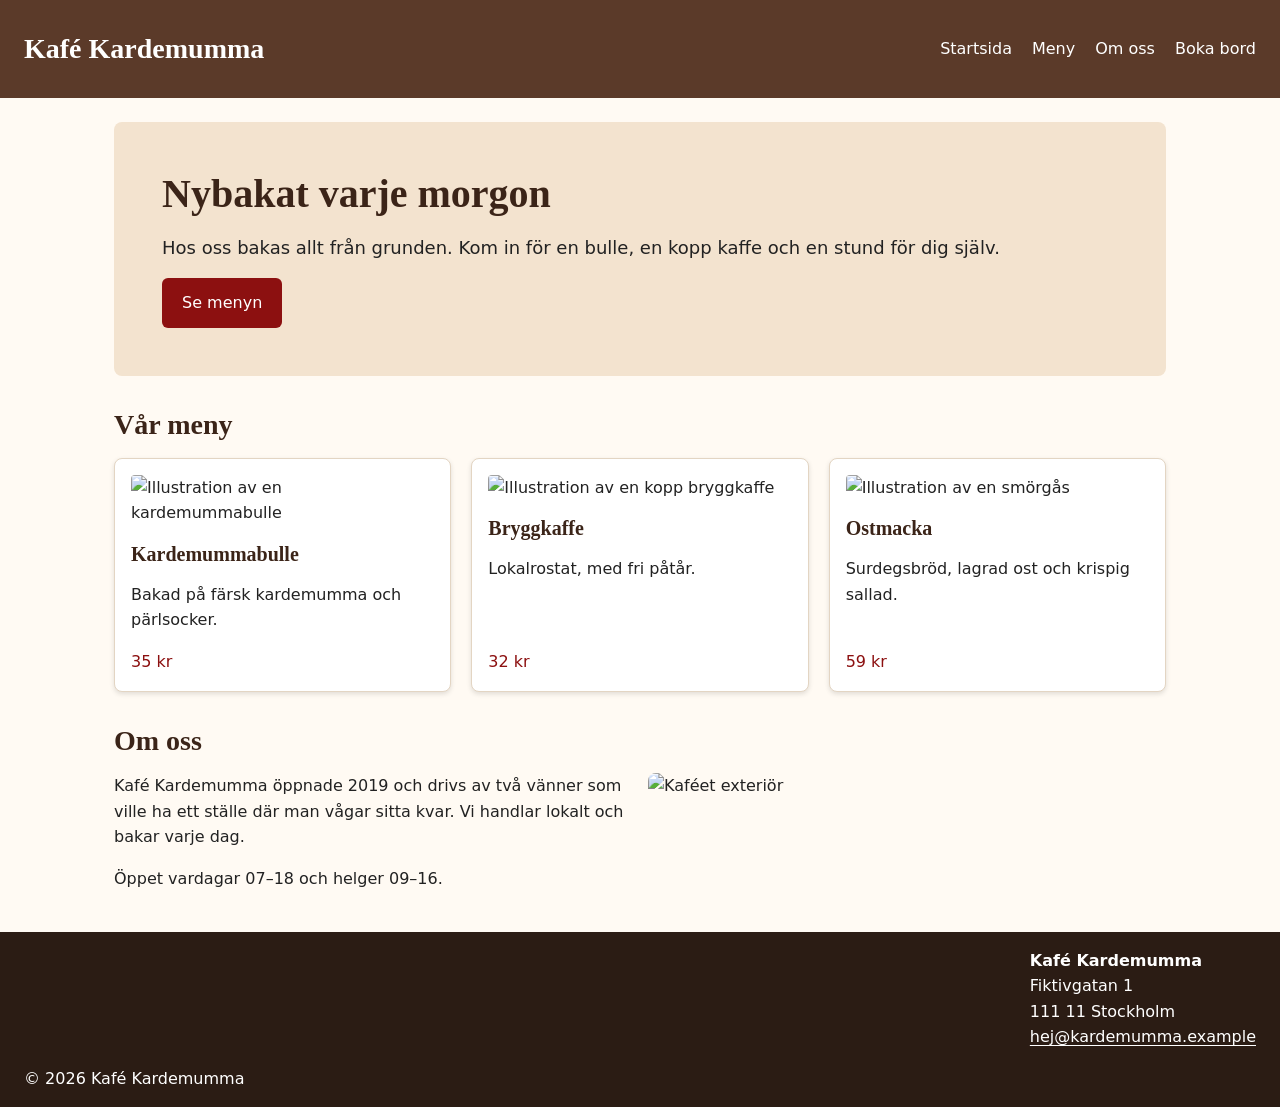
==== index.html @ 90ade47c "Kopierade och klistrade in min html/css från Dag 7." ====
<!doctype html>
<html lang="sv">
    <head>
        <meta charset="UTF-8" />
        <meta name="viewport" content="width=device-width, initial-scale=1.0" />
        <title>Kafé Kardemumma – fika i hjärtat av Stockholm</title>
        <link rel="stylesheet" href="styles.css" />
    </head>
    <body>
        <header>
            <h1>Kafé Kardemumma</h1>
            <nav aria-label="Huvudmeny">
                <ul>
                    <li>
                        <a href="index.html" aria-current="page">Startsida</a>
                    </li>
                    <li><a href="#meny">Meny</a></li>
                    <li><a href="#om-oss">Om oss</a></li>
                    <li><a href="kontakt.html">Boka bord</a></li>
                </ul>
            </nav>
        </header>
        <main>
            <section id="hero">
                <h2>Nybakat varje morgon</h2>
                <p>
                    Hos oss bakas allt från grunden. Kom in för en bulle, en
                    kopp kaffe och en stund för dig själv.
                </p>
                <a href="#meny" class="knapp">Se menyn</a>
            </section>
            <section id="meny">
                <h2>Vår meny</h2>
                <div class="meny-lista">
                    <article class="meny-item">
                        <img
                            src="images/bulle.svg"
                            alt="Illustration av en kardemummabulle"
                        />
                        <h3>Kardemummabulle</h3>
                        <p>Bakad på färsk kardemumma och pärlsocker.</p>
                        <p class="pris">35 kr</p>
                    </article>
                    <article class="meny-item">
                        <img
                            src="images/kaffe.svg"
                            alt="Illustration av en kopp bryggkaffe"
                        />
                        <h3>Bryggkaffe</h3>
                        <p>Lokalrostat, med fri påtår.</p>
                        <p class="pris">32 kr</p>
                    </article>
                    <article class="meny-item">
                        <img
                            src="images/smorgas.svg"
                            alt="Illustration av en smörgås"
                        />
                        <h3>Ostmacka</h3>
                        <p>Surdegsbröd, lagrad ost och krispig sallad.</p>
                        <p class="pris">59 kr</p>
                    </article>
                </div>
            </section>
            <section id="om-oss">
                <img src="images/kafe.svg" alt="Kaféet exteriör" />
                <h2>Om oss</h2>
                <div class="om-oss-text">
                    <p>
                        Kafé Kardemumma öppnade 2019 och drivs av två vänner som
                        ville ha ett ställe där man vågar sitta kvar. Vi handlar
                        lokalt och bakar varje dag.
                    </p>
                    <p>Öppet vardagar 07–18 och helger 09–16.</p>
                </div>
            </section>
        </main>
        <footer>
            <address>
                <p class="company-name">Kafé Kardemumma</p>
                <p>Fiktivgatan 1</p>
                <p>111 11 Stockholm</p>
                <p>
                    <a href="mailto:hej@kardemumma.example"
                        >hej@kardemumma.example</a
                    >
                </p>
            </address>
            <p class="copyright">&copy; 2026 Kafé Kardemumma</p>
        </footer>
    </body>
</html>
---- styles.css ----
/*

INNEHÅLL

1. Grundläggande inställningar
2. Semantiska element
3. Typografi
4. Länkar
5. Formulär
6. Sidfot
7. Egna klasser och ID's
8. Media query 600
9. Media query 900


*/

/***** 1. GRUNDLÄGGANDE INSTÄLLNINGAR *****/

/* Padding och border inkluderas i elementets totala storlek */
*,
*::before,
*::after {
    box-sizing: border-box;
}
/* Nollställer margin och padding på alla element */
* {
    margin: 0;
    padding: 0;
}

/***** 2. SEMANTISKA ELEMENT *****/
body {
    margin: 0;
    background-color: #fffaf3;
    color: #222222; /* Kontrast mot body background: 15.32 AAA. Kontrast mot article background: 15.91 AAA. Kontrast mot hero background: 12.65 AAA */
    font-family:
        system-ui,
        Segoe UI,
        Roboto,
        sans-serif;
    /* rem är bättre än px eftersom rem anger storleken i förhållande till rot-elementets
    storlek och är inte ett fast värde som px är. Det gör att teckenstorleken kan skalas upp
    om en användare ändrar i sin webbläsare att teckenstorleken ska öka/bli större. Det ger en
    bättre tillgänglighet. */
    line-height: 1.6;
}
header {
    background-color: #5b3a29;
    display: flex;
    justify-content: space-between;
    align-items: center;
    flex-wrap: wrap;
    gap: 0.5rem 1rem;
}
footer {
    background-color: #2b1c14;
    display: flex;
    flex-direction: column;
    gap: 1rem;
}
@media (min-width: 600px) {
    footer {
        align-items: flex-end;
    }
}
header,
footer {
    color: #ffffff; /* Kontast mot header background 10.09 AAA. Kontast mot footer background 16.42 AAA */
    padding: 16px 24px;
}

nav ul {
    list-style: none;
    margin: 0;
    padding: 0;
    display: flex;
    gap: 20px;
}

nav a {
    color: #ffffff; /* Kontast mot header background 10.09 AAA. */
    text-decoration: none;
}
nav a:hover {
    color: #ffffff; /* Kontast mot header background 10.09 AAA. */
    text-decoration: underline;
    text-decoration-thickness: 2px;
}

img {
    max-width: 100%;
    height: auto;
}

main {
    max-width: 1100px;
    padding: 24px;
    /* Sätter top/bottom margin till 0 och vänster/höger margin till auto.
    auto gör att elementet får sitt värde automatiskt (lika mycket till vänster som till höger) baserat på förälderns bredd.
    Effekten blir att elementet centreras horisontellt. */
    margin: 0 auto;
}

section:not(:first-child) {
    margin-top: 2rem;
}

article {
    background-color: #ffffff;
    border: 1px solid #e3d5c3;
    border-radius: 8px;
    padding: 16px;
    box-shadow: 0px 2px 5px 0px rgba(0, 0, 0, 0.12);
    display: flex;
    flex-direction: column;
    justify-content: center;
    /* Steg 5 Experimentera
    JUSTIFY CONTENT
    justify-content: center;
    justify-content: flex-end;
    justify-content: space-around;
    Det blir ingen skillnad. Jag måste göra föräldren .meny-lista till en flexbehållare för att justify-content ska kunna påverka article-elementet.)

    ALIGN-ITEMS
    align-items: center (det gör att texten i article blir centrerad)
    align-items: flex-end (det gör att texten i article blir högerjusterad)
    */
}
/* Boxmodellen för en article, från vänster till höger (horisontellt):

margin 0 | border 1 | padding 16 | content 1034 | padding 16 | border 1 | margin 0

*/
article img {
    border-radius: 4px;
}

/***** 3. TYPOGRAFI *****/
h1,
h2,
h3 {
    font-family: Georgia, serif;
    line-height: 1.2;
}
h1,
h2 {
    font-size: 1.75rem;
}
h3 {
    font-size: 1.25rem;
}
h2,
h3 {
    margin-top: 1rem;
}
main h1,
main h2,
main h3 {
    color: #3b2418; /* Kontrast mot article background: 14.47 AAA */
}

p {
    margin-top: 1rem;
}

/***** 4. LÄNKAR *****/
a {
    color: #8c1010; /* Kontrast mot article background: 9.56 AAA.  Kontrast mot body background: 9.20 AAA. Kontrast mot hero background: 7.60 AAA */
    text-underline-offset: 3px;
}
a:hover {
    color: #5e0a0a; /* Kontrast mot article background: 13.78 AAA.  Kontrast mot body background: 13.27 AAA. Kontrast mot hero background: 10.96 AAA */
    text-decoration-thickness: 2px;
}
a:focus-visible {
    outline: 3px solid #1a73e8;
    outline-offset: 2px;
}

/***** 5. FORMULÄR *****/
input[type='text'],
input[type='email'],
input[type='tel'],
input[type='date'],
input[type='number'],
select,
textarea {
    width: 100%;
    max-width: 28rem;
    padding: 10px 12px;
    border: 2px solid #8a7a6a;
    border-radius: 6px;
    font: inherit;
}
label {
    font-weight: 700;
    display: block;
    margin-top: 1rem;
}
fieldset {
    margin-top: 2rem;
    padding: 1.5rem;
    border: 2px solid #8a7a6a;
    border-radius: 8px;
    max-width: 28rem;
}
fieldset legend {
    font-weight: 700;
    padding: 0 1rem;
}

.checkbox-group {
    display: flex;
    align-items: center;
    gap: 0.5rem;
    margin-bottom: 0.5rem;
}
.checkbox-group label {
    margin-top: 0;
}

/***** 6. SIDFOT *****/
footer address p {
    margin-top: 0;
    font-style: normal;
}
footer a {
    color: #ffffff; /* Kontrast mot footer background: 16.42 AAA */
}
footer a:hover {
    color: #ffffff; /* Kontrast mot footer background: 16.42 AAA */
}

/***** 7. EGNA KLASSER och ID:s *****/
#hero {
    background-color: #f3e3cf;
    padding: 1rem;
    border-radius: 8px;
    font-family: system-ui;
}
#hero h2 {
    margin-top: 0;
}

#hero p {
    font-size: 1.125rem;
    line-height: 1.6;
}
/* Använda clamp för att ge rubriken i hero en responsiv storlek */
#hero h2 {
    font-size: clamp(1.75rem, 1.25vw + 1.5rem, 2.5rem);
}

.knapp,
input[type='submit'] {
    display: inline-block;
    color: #ffffff; /* Kontrast mot background: 9.56 AAA */
    background-color: #8c1010;
    padding: 12px 20px;
    margin-top: 1rem;
    border-radius: 6px;
    text-decoration: none;
    border: none;
    cursor: pointer;
}
.knapp:hover,
input[type='submit']:hover {
    color: #ffffff; /* Kontrast mot hover background: 12.11 AAA */
    background-color: #6f0c0c;
}
.knapp:active,
input[type='submit']:active {
    transform: scale(0.97);
}
/* Jag lägger inte in en :focus-visible på knapp-klassen eftersom den redan får den stilen från a-elementet */

.meny-lista {
    margin-top: 1rem;
    /* Gör meny-listan till en flexbehållare så att article .meny-item ligger på en rad på större skärmar.
    Detta gör att nu kan man även se att priset justeras mot artikelns botten. */
    /* display: flex;
    flex-wrap: wrap;
    gap: 0.5rem 1rem; */

    /* Skapa en grid */
    display: grid;
    grid-template-columns: repeat(auto-fit, minmax(240px, 1fr));
    gap: 20px;
}

.meny-item {
    /* flex: 1 1 240px; */
    transition:
        scale 300ms ease-in-out,
        box-shadow 300ms ease-in-out,
        border-color 300ms ease-in-out;
}
.meny-item:hover {
    scale: 1.03;
    box-shadow:
        0px 2px 20px 0px rgba(0, 0, 0, 0.12),
        inset 0 0 0 1px #5b3a29;
}

/* Motivering av valet mellan Flexbox och Grid:
    Eftersom rubriken ska täcka båda kolumnerna,
    texten ska ligga i den vänstra kolumen,
    och bilden i den högra kolumnen,
    passar det bra att använda grid eftersom det går att styra
    placeringen i två dimensioner (horisontellt och vertikalt).
*/
#om-oss img {
    border-radius: 8px;
}

.pris {
    color: #8c1010; /* Kontrast mot article background: 9.56 AAA */
    margin-top: auto;
    padding-top: 1rem;
}
.hjalp-text {
    color: #666666; /* Kontrast mot body background: 5.53 AA */
    font-size: 0.875rem;
    margin-top: 0.25rem;
}
.samtycke {
    margin-top: 1rem;
}
.company-name {
    font-weight: 700;
}
.copyright {
    margin-top: 0;
    align-self: flex-start;
}

/***** 8. MEDIA QUERY 600 *****/
@media (min-width: 600px) {
    /* Större rubrik i Hero */
    /*
    #hero h2 {
        font-size: 2.125rem;
    }
    */

    /* Mer padding i hero */
    #hero {
        padding: 2rem;
    }

    /* Sista meny-item ska sträcka sig över två kolumner */
    .meny-item:last-child {
        grid-column: span 2;
    }
}

/***** MEDIA QUERY 900 *****/
@media (min-width: 900px) {
    /* Om oss i två kolumner */
    #om-oss {
        display: grid;
        grid-template-columns: 1fr 1fr;
        gap: 1rem;
    }
    #om-oss h2 {
        grid-column: 1 / -1;
    }
    #om-oss p {
        grid-column: 1;
    }
    #om-oss img {
        grid-column: 2;
        grid-row: 2 / span 2;
    }
    /* Gruppera texten i en container så att textstyckena hamnar i samma rad */
    #om-oss .om-oss-text {
        grid-column: 1;
        grid-row: 2;
    }
    /* Ta bort padding-top för att linjera texten bildens överkant */
    #om-oss p:first-of-type,
    #om-oss h2 {
        margin-top: 0;
    }

    /* Återställ sista meny-item */
    .meny-item:last-child {
        grid-column: span 1;
    }

    /* Mer padding i hero */
    #hero {
        padding: 3rem;
    }

    /* Jag gör inte sidhuvudet bredare, men jag lägger till mer padding ovanför och nedanför
    så att sidhuvudet blir lite högre. */
    header {
        padding: 2rem 1.5rem;
    }
}
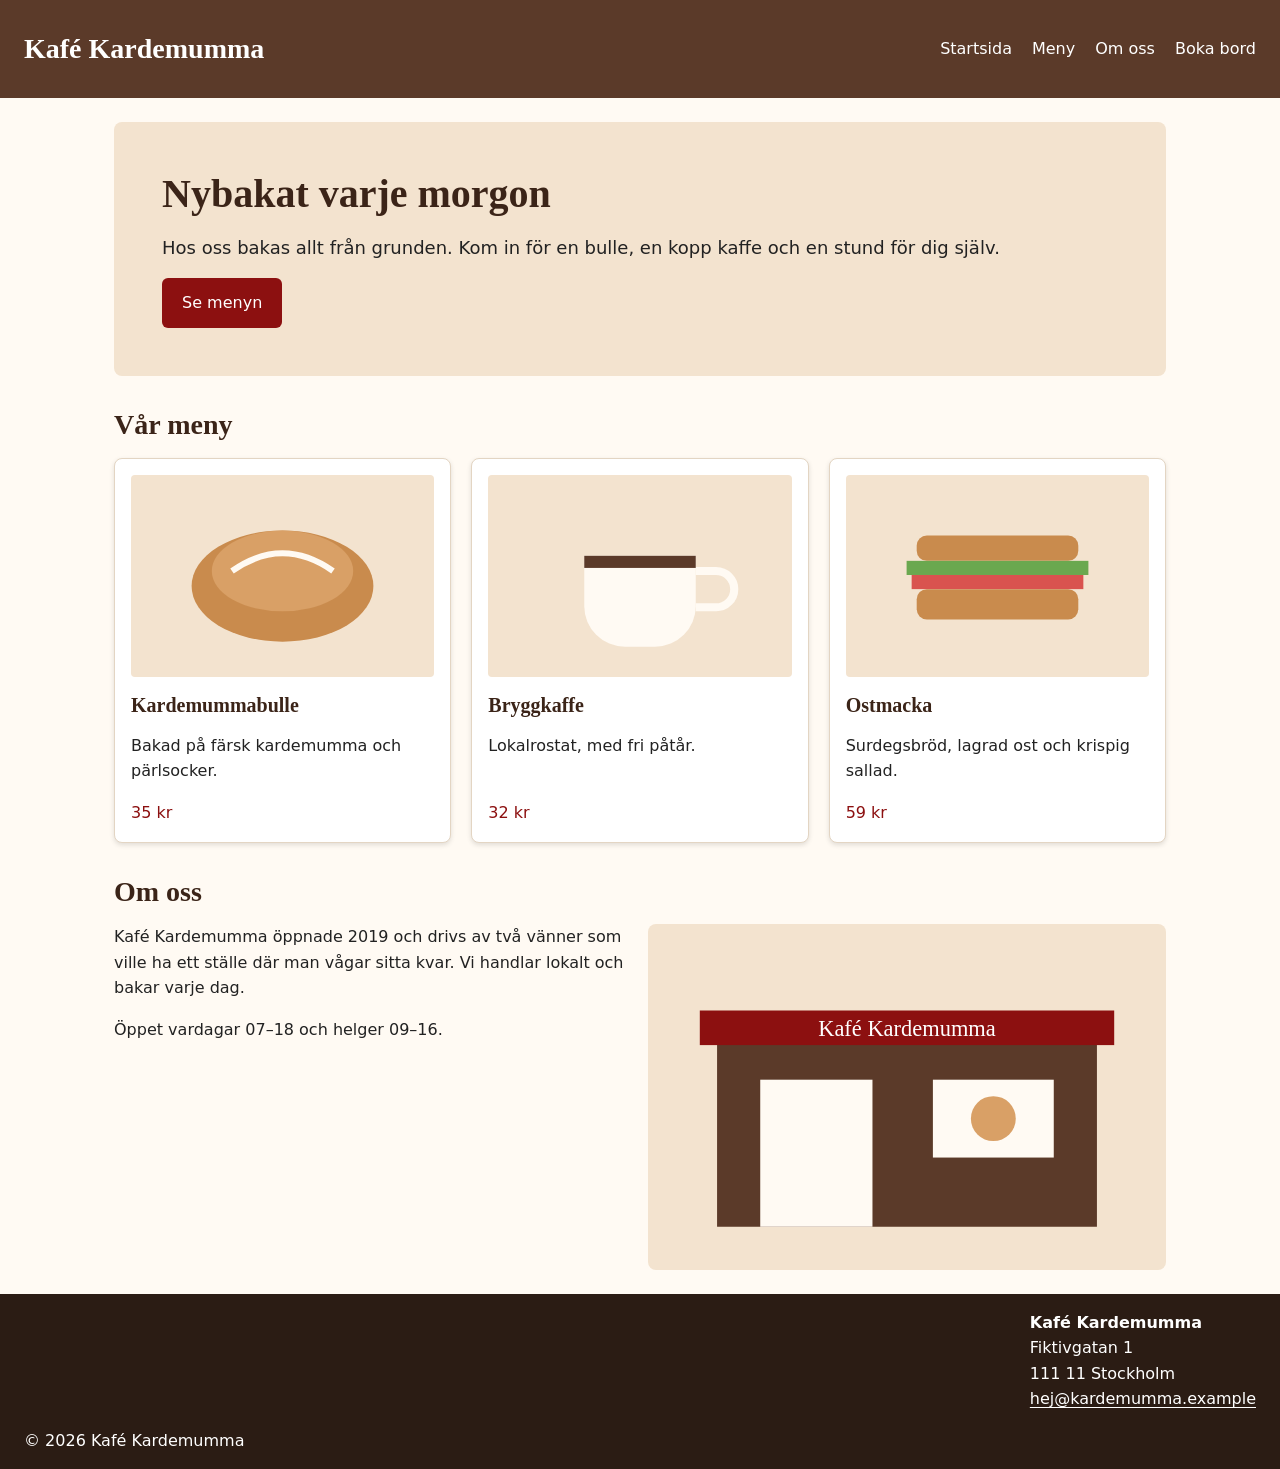
==== commit fdcc99fd: "Skapade mappen assets och css. Flyttade mappen mappen images till assets/ och styles.css till assets" ====
--- a/index.html
+++ b/index.html
@@ -4,7 +4,7 @@
         <meta charset="UTF-8" />
         <meta name="viewport" content="width=device-width, initial-scale=1.0" />
         <title>Kafé Kardemumma – fika i hjärtat av Stockholm</title>
-        <link rel="stylesheet" href="styles.css" />
+        <link rel="stylesheet" href="assets/css/styles.css" />
     </head>
     <body>
         <header>
@@ -34,7 +34,7 @@
                 <div class="meny-lista">
                     <article class="meny-item">
                         <img
-                            src="images/bulle.svg"
+                            src="assets/images/bulle.svg"
                             alt="Illustration av en kardemummabulle"
                         />
                         <h3>Kardemummabulle</h3>
@@ -43,7 +43,7 @@
                     </article>
                     <article class="meny-item">
                         <img
-                            src="images/kaffe.svg"
+                            src="assets/images/kaffe.svg"
                             alt="Illustration av en kopp bryggkaffe"
                         />
                         <h3>Bryggkaffe</h3>
@@ -52,7 +52,7 @@
                     </article>
                     <article class="meny-item">
                         <img
-                            src="images/smorgas.svg"
+                            src="assets/images/smorgas.svg"
                             alt="Illustration av en smörgås"
                         />
                         <h3>Ostmacka</h3>
@@ -62,7 +62,7 @@
                 </div>
             </section>
             <section id="om-oss">
-                <img src="images/kafe.svg" alt="Kaféet exteriör" />
+                <img src="assets/images/kafe.svg" alt="Kaféet exteriör" />
                 <h2>Om oss</h2>
                 <div class="om-oss-text">
                     <p>
--- a/assets/css/styles.css
+++ b/assets/css/styles.css
@@ -0,0 +1,402 @@
+/*
+
+INNEHÅLL
+
+1. Grundläggande inställningar
+2. Semantiska element
+3. Typografi
+4. Länkar
+5. Formulär
+6. Sidfot
+7. Egna klasser och ID's
+8. Media query 600
+9. Media query 900
+
+
+*/
+
+/***** 1. GRUNDLÄGGANDE INSTÄLLNINGAR *****/
+
+/* Padding och border inkluderas i elementets totala storlek */
+*,
+*::before,
+*::after {
+    box-sizing: border-box;
+}
+/* Nollställer margin och padding på alla element */
+* {
+    margin: 0;
+    padding: 0;
+}
+
+/***** 2. SEMANTISKA ELEMENT *****/
+body {
+    margin: 0;
+    background-color: #fffaf3;
+    color: #222222; /* Kontrast mot body background: 15.32 AAA. Kontrast mot article background: 15.91 AAA. Kontrast mot hero background: 12.65 AAA */
+    font-family:
+        system-ui,
+        Segoe UI,
+        Roboto,
+        sans-serif;
+    /* rem är bättre än px eftersom rem anger storleken i förhållande till rot-elementets
+    storlek och är inte ett fast värde som px är. Det gör att teckenstorleken kan skalas upp
+    om en användare ändrar i sin webbläsare att teckenstorleken ska öka/bli större. Det ger en
+    bättre tillgänglighet. */
+    line-height: 1.6;
+}
+header {
+    background-color: #5b3a29;
+    display: flex;
+    justify-content: space-between;
+    align-items: center;
+    flex-wrap: wrap;
+    gap: 0.5rem 1rem;
+}
+footer {
+    background-color: #2b1c14;
+    display: flex;
+    flex-direction: column;
+    gap: 1rem;
+}
+@media (min-width: 600px) {
+    footer {
+        align-items: flex-end;
+    }
+}
+header,
+footer {
+    color: #ffffff; /* Kontast mot header background 10.09 AAA. Kontast mot footer background 16.42 AAA */
+    padding: 16px 24px;
+}
+
+nav ul {
+    list-style: none;
+    margin: 0;
+    padding: 0;
+    display: flex;
+    gap: 20px;
+}
+
+nav a {
+    color: #ffffff; /* Kontast mot header background 10.09 AAA. */
+    text-decoration: none;
+}
+nav a:hover {
+    color: #ffffff; /* Kontast mot header background 10.09 AAA. */
+    text-decoration: underline;
+    text-decoration-thickness: 2px;
+}
+
+img {
+    max-width: 100%;
+    height: auto;
+}
+
+main {
+    max-width: 1100px;
+    padding: 24px;
+    /* Sätter top/bottom margin till 0 och vänster/höger margin till auto.
+    auto gör att elementet får sitt värde automatiskt (lika mycket till vänster som till höger) baserat på förälderns bredd.
+    Effekten blir att elementet centreras horisontellt. */
+    margin: 0 auto;
+}
+
+section:not(:first-child) {
+    margin-top: 2rem;
+}
+
+article {
+    background-color: #ffffff;
+    border: 1px solid #e3d5c3;
+    border-radius: 8px;
+    padding: 16px;
+    box-shadow: 0px 2px 5px 0px rgba(0, 0, 0, 0.12);
+    display: flex;
+    flex-direction: column;
+    justify-content: center;
+    /* Steg 5 Experimentera
+    JUSTIFY CONTENT
+    justify-content: center;
+    justify-content: flex-end;
+    justify-content: space-around;
+    Det blir ingen skillnad. Jag måste göra föräldren .meny-lista till en flexbehållare för att justify-content ska kunna påverka article-elementet.)
+
+    ALIGN-ITEMS
+    align-items: center (det gör att texten i article blir centrerad)
+    align-items: flex-end (det gör att texten i article blir högerjusterad)
+    */
+}
+/* Boxmodellen för en article, från vänster till höger (horisontellt):
+
+margin 0 | border 1 | padding 16 | content 1034 | padding 16 | border 1 | margin 0
+
+*/
+article img {
+    border-radius: 4px;
+}
+
+/***** 3. TYPOGRAFI *****/
+h1,
+h2,
+h3 {
+    font-family: Georgia, serif;
+    line-height: 1.2;
+}
+h1,
+h2 {
+    font-size: 1.75rem;
+}
+h3 {
+    font-size: 1.25rem;
+}
+h2,
+h3 {
+    margin-top: 1rem;
+}
+main h1,
+main h2,
+main h3 {
+    color: #3b2418; /* Kontrast mot article background: 14.47 AAA */
+}
+
+p {
+    margin-top: 1rem;
+}
+
+/***** 4. LÄNKAR *****/
+a {
+    color: #8c1010; /* Kontrast mot article background: 9.56 AAA.  Kontrast mot body background: 9.20 AAA. Kontrast mot hero background: 7.60 AAA */
+    text-underline-offset: 3px;
+}
+a:hover {
+    color: #5e0a0a; /* Kontrast mot article background: 13.78 AAA.  Kontrast mot body background: 13.27 AAA. Kontrast mot hero background: 10.96 AAA */
+    text-decoration-thickness: 2px;
+}
+a:focus-visible {
+    outline: 3px solid #1a73e8;
+    outline-offset: 2px;
+}
+
+/***** 5. FORMULÄR *****/
+input[type='text'],
+input[type='email'],
+input[type='tel'],
+input[type='date'],
+input[type='number'],
+select,
+textarea {
+    width: 100%;
+    max-width: 28rem;
+    padding: 10px 12px;
+    border: 2px solid #8a7a6a;
+    border-radius: 6px;
+    font: inherit;
+}
+label {
+    font-weight: 700;
+    display: block;
+    margin-top: 1rem;
+}
+fieldset {
+    margin-top: 2rem;
+    padding: 1.5rem;
+    border: 2px solid #8a7a6a;
+    border-radius: 8px;
+    max-width: 28rem;
+}
+fieldset legend {
+    font-weight: 700;
+    padding: 0 1rem;
+}
+
+.checkbox-group {
+    display: flex;
+    align-items: center;
+    gap: 0.5rem;
+    margin-bottom: 0.5rem;
+}
+.checkbox-group label {
+    margin-top: 0;
+}
+
+/***** 6. SIDFOT *****/
+footer address p {
+    margin-top: 0;
+    font-style: normal;
+}
+footer a {
+    color: #ffffff; /* Kontrast mot footer background: 16.42 AAA */
+}
+footer a:hover {
+    color: #ffffff; /* Kontrast mot footer background: 16.42 AAA */
+}
+
+/***** 7. EGNA KLASSER och ID:s *****/
+#hero {
+    background-color: #f3e3cf;
+    padding: 1rem;
+    border-radius: 8px;
+    font-family: system-ui;
+}
+#hero h2 {
+    margin-top: 0;
+}
+
+#hero p {
+    font-size: 1.125rem;
+    line-height: 1.6;
+}
+/* Använda clamp för att ge rubriken i hero en responsiv storlek */
+#hero h2 {
+    font-size: clamp(1.75rem, 1.25vw + 1.5rem, 2.5rem);
+}
+
+.knapp,
+input[type='submit'] {
+    display: inline-block;
+    color: #ffffff; /* Kontrast mot background: 9.56 AAA */
+    background-color: #8c1010;
+    padding: 12px 20px;
+    margin-top: 1rem;
+    border-radius: 6px;
+    text-decoration: none;
+    border: none;
+    cursor: pointer;
+}
+.knapp:hover,
+input[type='submit']:hover {
+    color: #ffffff; /* Kontrast mot hover background: 12.11 AAA */
+    background-color: #6f0c0c;
+}
+.knapp:active,
+input[type='submit']:active {
+    transform: scale(0.97);
+}
+/* Jag lägger inte in en :focus-visible på knapp-klassen eftersom den redan får den stilen från a-elementet */
+
+.meny-lista {
+    margin-top: 1rem;
+    /* Gör meny-listan till en flexbehållare så att article .meny-item ligger på en rad på större skärmar.
+    Detta gör att nu kan man även se att priset justeras mot artikelns botten. */
+    /* display: flex;
+    flex-wrap: wrap;
+    gap: 0.5rem 1rem; */
+
+    /* Skapa en grid */
+    display: grid;
+    grid-template-columns: repeat(auto-fit, minmax(240px, 1fr));
+    gap: 20px;
+}
+
+.meny-item {
+    /* flex: 1 1 240px; */
+    transition:
+        scale 300ms ease-in-out,
+        box-shadow 300ms ease-in-out,
+        border-color 300ms ease-in-out;
+}
+.meny-item:hover {
+    scale: 1.03;
+    box-shadow:
+        0px 2px 20px 0px rgba(0, 0, 0, 0.12),
+        inset 0 0 0 1px #5b3a29;
+}
+
+/* Motivering av valet mellan Flexbox och Grid:
+    Eftersom rubriken ska täcka båda kolumnerna,
+    texten ska ligga i den vänstra kolumen,
+    och bilden i den högra kolumnen,
+    passar det bra att använda grid eftersom det går att styra
+    placeringen i två dimensioner (horisontellt och vertikalt).
+*/
+#om-oss img {
+    border-radius: 8px;
+}
+
+.pris {
+    color: #8c1010; /* Kontrast mot article background: 9.56 AAA */
+    margin-top: auto;
+    padding-top: 1rem;
+}
+.hjalp-text {
+    color: #666666; /* Kontrast mot body background: 5.53 AA */
+    font-size: 0.875rem;
+    margin-top: 0.25rem;
+}
+.samtycke {
+    margin-top: 1rem;
+}
+.company-name {
+    font-weight: 700;
+}
+.copyright {
+    margin-top: 0;
+    align-self: flex-start;
+}
+
+/***** 8. MEDIA QUERY 600 *****/
+@media (min-width: 600px) {
+    /* Större rubrik i Hero */
+    /*
+    #hero h2 {
+        font-size: 2.125rem;
+    }
+    */
+
+    /* Mer padding i hero */
+    #hero {
+        padding: 2rem;
+    }
+
+    /* Sista meny-item ska sträcka sig över två kolumner */
+    .meny-item:last-child {
+        grid-column: span 2;
+    }
+}
+
+/***** MEDIA QUERY 900 *****/
+@media (min-width: 900px) {
+    /* Om oss i två kolumner */
+    #om-oss {
+        display: grid;
+        grid-template-columns: 1fr 1fr;
+        gap: 1rem;
+    }
+    #om-oss h2 {
+        grid-column: 1 / -1;
+    }
+    #om-oss p {
+        grid-column: 1;
+    }
+    #om-oss img {
+        grid-column: 2;
+        grid-row: 2 / span 2;
+    }
+    /* Gruppera texten i en container så att textstyckena hamnar i samma rad */
+    #om-oss .om-oss-text {
+        grid-column: 1;
+        grid-row: 2;
+    }
+    /* Ta bort padding-top för att linjera texten bildens överkant */
+    #om-oss p:first-of-type,
+    #om-oss h2 {
+        margin-top: 0;
+    }
+
+    /* Återställ sista meny-item */
+    .meny-item:last-child {
+        grid-column: span 1;
+    }
+
+    /* Mer padding i hero */
+    #hero {
+        padding: 3rem;
+    }
+
+    /* Jag gör inte sidhuvudet bredare, men jag lägger till mer padding ovanför och nedanför
+    så att sidhuvudet blir lite högre. */
+    header {
+        padding: 2rem 1.5rem;
+    }
+}
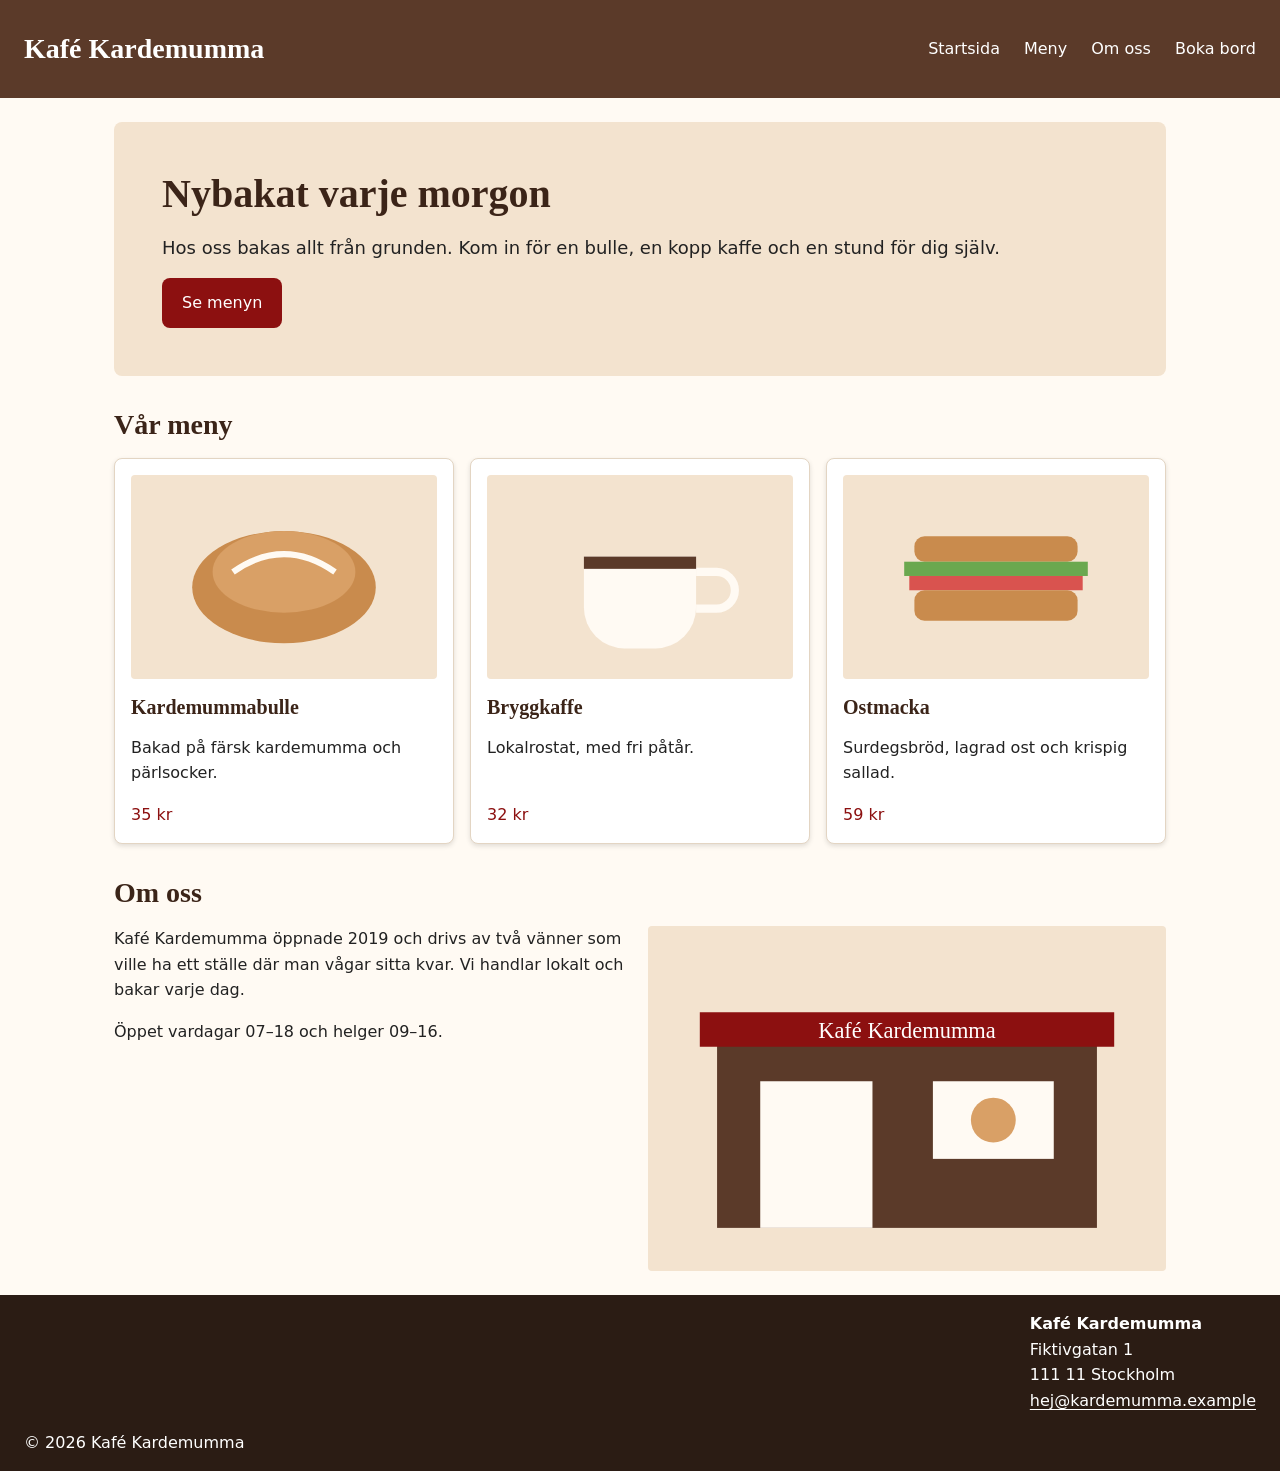
==== commit 9c1b7959: "Skapat variablar i variables.css. Länkat variables.css i index.html och kontakt.html. Ersatt hårdkod" ====
--- a/index.html
+++ b/index.html
@@ -4,6 +4,7 @@
         <meta charset="UTF-8" />
         <meta name="viewport" content="width=device-width, initial-scale=1.0" />
         <title>Kafé Kardemumma – fika i hjärtat av Stockholm</title>
+        <link rel="stylesheet" href="assets/css/variables.css" />
         <link rel="stylesheet" href="assets/css/styles.css" />
     </head>
     <body>
--- a/assets/css/variables.css
+++ b/assets/css/variables.css
@@ -0,0 +1,78 @@
+:root {
+    /* Primitives */
+    --color-black: #222222;
+    --color-white: #ffffff;
+    --color-primary-100: #fffaf3;
+    --color-primary-200: #f3e3cf;
+    --color-primary-300: #e3d5c3;
+    --color-primary-500: #5b3a29;
+    --color-primary-700: #3b2418;
+    --color-primary-800: #2b1c14;
+    --color-secondary-500: #8c1010;
+    --color-secondary-700: #6f0c0c;
+    --color-secondary-800: #5e0a0a;
+    --color-gray: #8a7a6a;
+    --color-blue: #1a73e8;
+    --shadow: 0px 2px 5px 0px rgba(0, 0, 0, 0.12);
+    --shadow-active:
+        0px 2px 20px 0px rgba(0, 0, 0, 0.12),
+        inset 0 0 0 1px var(--color-primary-500);
+
+    --space-1: 4px;
+    --space-2: 8px;
+    --space-3: 16px;
+    --space-4: 24px;
+    --space-5: 32px;
+    --space-6: 48px;
+
+    --font-sans-serif: system-ui, Segoe UI, Roboto, sans-serif;
+    --font-serif: Georgia, serif;
+
+    /* Semantic tokens */
+    --color-background: var(--color-primary-100);
+    --color-text: var(--color-black);
+
+    --color-heading: var(--color-primary-700);
+    --color-text-caption: var(--color-gray);
+    --color-text-price: var(--color-secondary-500);
+
+    --color-surface: var(--color-primary-200);
+    --color-border: var(--color-primary-300);
+
+    --color-background-card: var(--color-white);
+    --color-border-card: var(--color-primary-300);
+    --shadow-card: var(--shadow);
+    --shadow-card-hover: var(--shadow-active);
+
+    --color-background-button: var(--color-secondary-500);
+    --color-background-button-hover: var(--color-secondary-700);
+    --color-text-button: var(--color-white);
+
+    --color-background-header: var(--color-primary-500);
+    --color-background-footer: var(--color-primary-800);
+    --color-text-header: var(--color-white);
+    --color-text-footer: var(--color-white);
+
+    --color-nav-link: var(--color-white);
+    --color-nav-link-hover: var(--color-white);
+    --color-link: var(--color-primary-500);
+    --color-link-hover: var(--color-primary-800);
+
+    --color-outline: var(--color-blue);
+
+    --space-xsmall: var(--space-1);
+    --space-small: var(--space-2);
+    --space-normal: var(--space-3);
+    --space-medium: var(--space-4);
+    --space-large: var(--space-5);
+    --space-xlarge: var(--space-6);
+
+    --radius-card: var(--space-2);
+    --radius-image: var(--space-1);
+    --radius-button: var(--space-2);
+
+    --font-body: var(--font-sans-serif);
+    --font-heading: var(--font-serif);
+
+    --color-border-form: var(--color-gray);
+}
--- a/assets/css/styles.css
+++ b/assets/css/styles.css
@@ -32,13 +32,11 @@
 /***** 2. SEMANTISKA ELEMENT *****/
 body {
     margin: 0;
-    background-color: #fffaf3;
-    color: #222222; /* Kontrast mot body background: 15.32 AAA. Kontrast mot article background: 15.91 AAA. Kontrast mot hero background: 12.65 AAA */
-    font-family:
-        system-ui,
-        Segoe UI,
-        Roboto,
-        sans-serif;
+    background-color: var(--color-background);
+    color: var(
+        --color-text
+    ); /* Kontrast mot body background: 15.32 AAA. Kontrast mot article background: 15.91 AAA. Kontrast mot hero background: 12.65 AAA */
+    font-family: var(--font-body);
     /* rem är bättre än px eftersom rem anger storleken i förhållande till rot-elementets
     storlek och är inte ett fast värde som px är. Det gör att teckenstorleken kan skalas upp
     om en användare ändrar i sin webbläsare att teckenstorleken ska öka/bli större. Det ger en
@@ -46,18 +44,18 @@
     line-height: 1.6;
 }
 header {
-    background-color: #5b3a29;
+    background-color: var(--color-background-header);
     display: flex;
     justify-content: space-between;
     align-items: center;
     flex-wrap: wrap;
-    gap: 0.5rem 1rem;
+    gap: var(--space-small) var(--space-normal);
 }
 footer {
-    background-color: #2b1c14;
+    background-color: var(--color-background-footer);
     display: flex;
     flex-direction: column;
-    gap: 1rem;
+    gap: var(--space-normal);
 }
 @media (min-width: 600px) {
     footer {
@@ -66,8 +64,10 @@
 }
 header,
 footer {
-    color: #ffffff; /* Kontast mot header background 10.09 AAA. Kontast mot footer background 16.42 AAA */
-    padding: 16px 24px;
+    color: var(
+        --color-text-header
+    ); /* Kontast mot header background 10.09 AAA. Kontast mot footer background 16.42 AAA */
+    padding: var(--space-normal) var(--space-medium);
 }
 
 nav ul {
@@ -75,15 +75,17 @@
     margin: 0;
     padding: 0;
     display: flex;
-    gap: 20px;
+    gap: var(--space-medium);
 }
 
 nav a {
-    color: #ffffff; /* Kontast mot header background 10.09 AAA. */
+    color: var(--color-nav-link); /* Kontast mot header background 10.09 AAA. */
     text-decoration: none;
 }
 nav a:hover {
-    color: #ffffff; /* Kontast mot header background 10.09 AAA. */
+    color: var(
+        --color-nav-link-hover
+    ); /* Kontast mot header background 10.09 AAA. */
     text-decoration: underline;
     text-decoration-thickness: 2px;
 }
@@ -95,7 +97,7 @@
 
 main {
     max-width: 1100px;
-    padding: 24px;
+    padding: var(--space-medium);
     /* Sätter top/bottom margin till 0 och vänster/höger margin till auto.
     auto gör att elementet får sitt värde automatiskt (lika mycket till vänster som till höger) baserat på förälderns bredd.
     Effekten blir att elementet centreras horisontellt. */
@@ -103,15 +105,15 @@
 }
 
 section:not(:first-child) {
-    margin-top: 2rem;
+    margin-top: var(--space-large);
 }
 
 article {
-    background-color: #ffffff;
-    border: 1px solid #e3d5c3;
-    border-radius: 8px;
-    padding: 16px;
-    box-shadow: 0px 2px 5px 0px rgba(0, 0, 0, 0.12);
+    background-color: var(--color-background-card);
+    border: 1px solid var(--color-border-card);
+    border-radius: var(--radius-card);
+    padding: var(--space-normal);
+    box-shadow: var(--shadow-card);
     display: flex;
     flex-direction: column;
     justify-content: center;
@@ -133,14 +135,14 @@
 
 */
 article img {
-    border-radius: 4px;
+    border-radius: var(--radius-image);
 }
 
 /***** 3. TYPOGRAFI *****/
 h1,
 h2,
 h3 {
-    font-family: Georgia, serif;
+    font-family: var(--font-heading);
     line-height: 1.2;
 }
 h1,
@@ -157,24 +159,30 @@
 main h1,
 main h2,
 main h3 {
-    color: #3b2418; /* Kontrast mot article background: 14.47 AAA */
+    color: var(
+        --color-heading
+    ); /* Kontrast mot article background: 14.47 AAA */
 }
 
 p {
-    margin-top: 1rem;
+    margin-top: var(--space-normal);
 }
 
 /***** 4. LÄNKAR *****/
 a {
-    color: #8c1010; /* Kontrast mot article background: 9.56 AAA.  Kontrast mot body background: 9.20 AAA. Kontrast mot hero background: 7.60 AAA */
+    color: var(
+        --color-link
+    ); /* Kontrast mot article background: 9.56 AAA.  Kontrast mot body background: 9.20 AAA. Kontrast mot hero background: 7.60 AAA */
     text-underline-offset: 3px;
 }
 a:hover {
-    color: #5e0a0a; /* Kontrast mot article background: 13.78 AAA.  Kontrast mot body background: 13.27 AAA. Kontrast mot hero background: 10.96 AAA */
+    color: var(
+        --color-link-hover
+    ); /* Kontrast mot article background: 13.78 AAA.  Kontrast mot body background: 13.27 AAA. Kontrast mot hero background: 10.96 AAA */
     text-decoration-thickness: 2px;
 }
 a:focus-visible {
-    outline: 3px solid #1a73e8;
+    outline: 3px solid var(--color-outline);
     outline-offset: 2px;
 }
 
@@ -189,7 +197,7 @@
     width: 100%;
     max-width: 28rem;
     padding: 10px 12px;
-    border: 2px solid #8a7a6a;
+    border: 2px solid var(--color-border-form);
     border-radius: 6px;
     font: inherit;
 }
@@ -201,7 +209,7 @@
 fieldset {
     margin-top: 2rem;
     padding: 1.5rem;
-    border: 2px solid #8a7a6a;
+    border: 2px solid var(--color-border-form);
     border-radius: 8px;
     max-width: 28rem;
 }
@@ -226,18 +234,22 @@
     font-style: normal;
 }
 footer a {
-    color: #ffffff; /* Kontrast mot footer background: 16.42 AAA */
+    color: var(
+        --color-text-footer
+    ); /* Kontrast mot footer background: 16.42 AAA */
 }
 footer a:hover {
-    color: #ffffff; /* Kontrast mot footer background: 16.42 AAA */
+    color: var(
+        --color-text-footer
+    ); /* Kontrast mot footer background: 16.42 AAA */
 }
 
 /***** 7. EGNA KLASSER och ID:s *****/
 #hero {
-    background-color: #f3e3cf;
-    padding: 1rem;
-    border-radius: 8px;
-    font-family: system-ui;
+    background-color: var(--color-surface);
+    padding: var(--space-normal);
+    border-radius: var(--radius-card);
+    font-family: var(--font-body);
 }
 #hero h2 {
     margin-top: 0;
@@ -255,19 +267,21 @@
 .knapp,
 input[type='submit'] {
     display: inline-block;
-    color: #ffffff; /* Kontrast mot background: 9.56 AAA */
-    background-color: #8c1010;
+    color: var(--color-text-button); /* Kontrast mot background: 9.56 AAA */
+    background-color: var(--color-background-button);
     padding: 12px 20px;
-    margin-top: 1rem;
-    border-radius: 6px;
+    margin-top: var(--space-normal);
+    border-radius: var(--radius-button);
     text-decoration: none;
     border: none;
     cursor: pointer;
 }
 .knapp:hover,
 input[type='submit']:hover {
-    color: #ffffff; /* Kontrast mot hover background: 12.11 AAA */
-    background-color: #6f0c0c;
+    color: var(
+        --color-text-button
+    ); /* Kontrast mot hover background: 12.11 AAA */
+    background-color: var(--color-background-button-hover);
 }
 .knapp:active,
 input[type='submit']:active {
@@ -276,7 +290,7 @@
 /* Jag lägger inte in en :focus-visible på knapp-klassen eftersom den redan får den stilen från a-elementet */
 
 .meny-lista {
-    margin-top: 1rem;
+    margin-top: var(--space-normal);
     /* Gör meny-listan till en flexbehållare så att article .meny-item ligger på en rad på större skärmar.
     Detta gör att nu kan man även se att priset justeras mot artikelns botten. */
     /* display: flex;
@@ -286,7 +300,7 @@
     /* Skapa en grid */
     display: grid;
     grid-template-columns: repeat(auto-fit, minmax(240px, 1fr));
-    gap: 20px;
+    gap: var(--space-normal);
 }
 
 .meny-item {
@@ -298,9 +312,7 @@
 }
 .meny-item:hover {
     scale: 1.03;
-    box-shadow:
-        0px 2px 20px 0px rgba(0, 0, 0, 0.12),
-        inset 0 0 0 1px #5b3a29;
+    box-shadow: var(--shadow-card-hover);
 }
 
 /* Motivering av valet mellan Flexbox och Grid:
@@ -311,21 +323,25 @@
     placeringen i två dimensioner (horisontellt och vertikalt).
 */
 #om-oss img {
-    border-radius: 8px;
+    border-radius: var(--radius-image);
 }
 
 .pris {
-    color: #8c1010; /* Kontrast mot article background: 9.56 AAA */
+    color: var(
+        --color-text-price
+    ); /* Kontrast mot article background: 9.56 AAA */
     margin-top: auto;
-    padding-top: 1rem;
+    padding-top: var(--space-normal);
 }
 .hjalp-text {
-    color: #666666; /* Kontrast mot body background: 5.53 AA */
+    color: var(
+        --color-text-caption
+    ); /* Kontrast mot body background: 5.53 AA */
     font-size: 0.875rem;
     margin-top: 0.25rem;
 }
 .samtycke {
-    margin-top: 1rem;
+    margin-top: var(--space-normal);
 }
 .company-name {
     font-weight: 700;
@@ -346,7 +362,7 @@
 
     /* Mer padding i hero */
     #hero {
-        padding: 2rem;
+        padding: var(--space-large);
     }
 
     /* Sista meny-item ska sträcka sig över två kolumner */
@@ -361,7 +377,7 @@
     #om-oss {
         display: grid;
         grid-template-columns: 1fr 1fr;
-        gap: 1rem;
+        gap: var(--space-normal);
     }
     #om-oss h2 {
         grid-column: 1 / -1;
@@ -391,12 +407,12 @@
 
     /* Mer padding i hero */
     #hero {
-        padding: 3rem;
+        padding: var(--space-xlarge);
     }
 
     /* Jag gör inte sidhuvudet bredare, men jag lägger till mer padding ovanför och nedanför
     så att sidhuvudet blir lite högre. */
     header {
-        padding: 2rem 1.5rem;
-    }
-}
+        padding: var(--space-large) var(--space-medium);
+    }
+}
